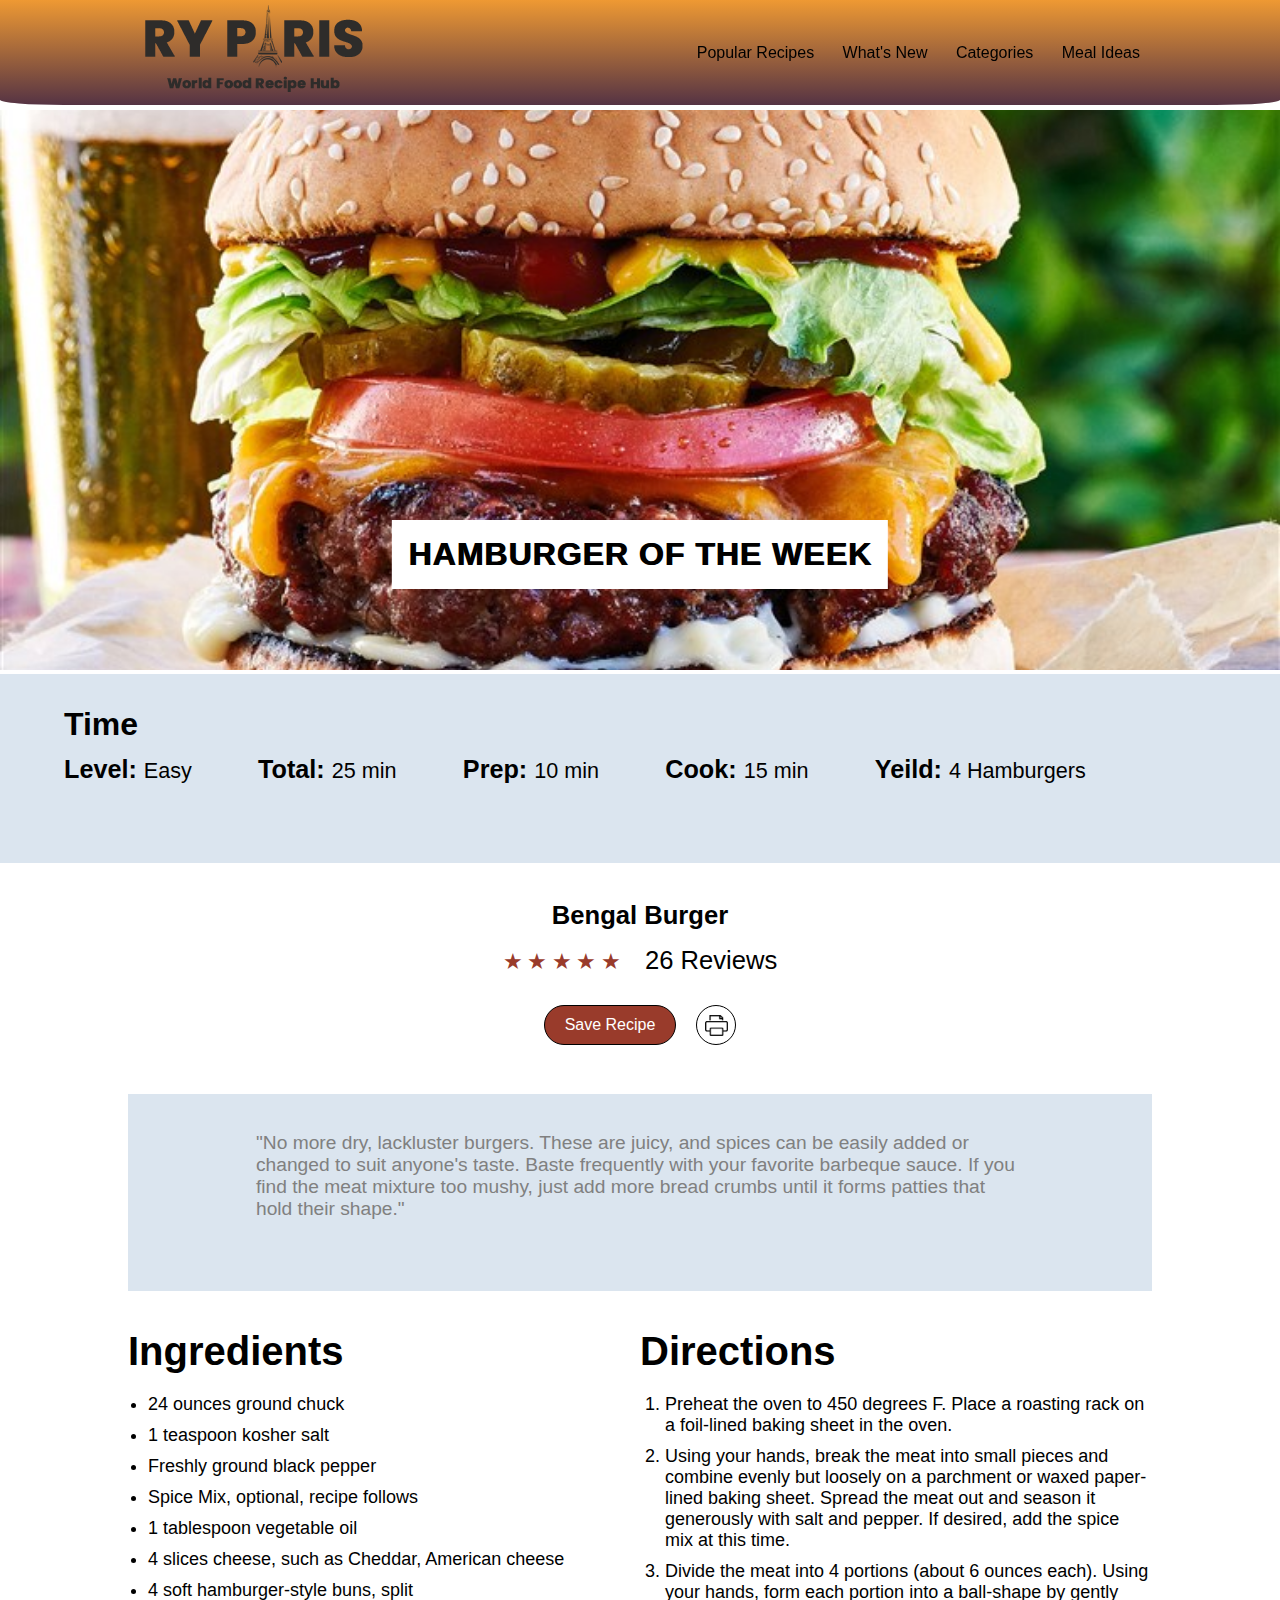
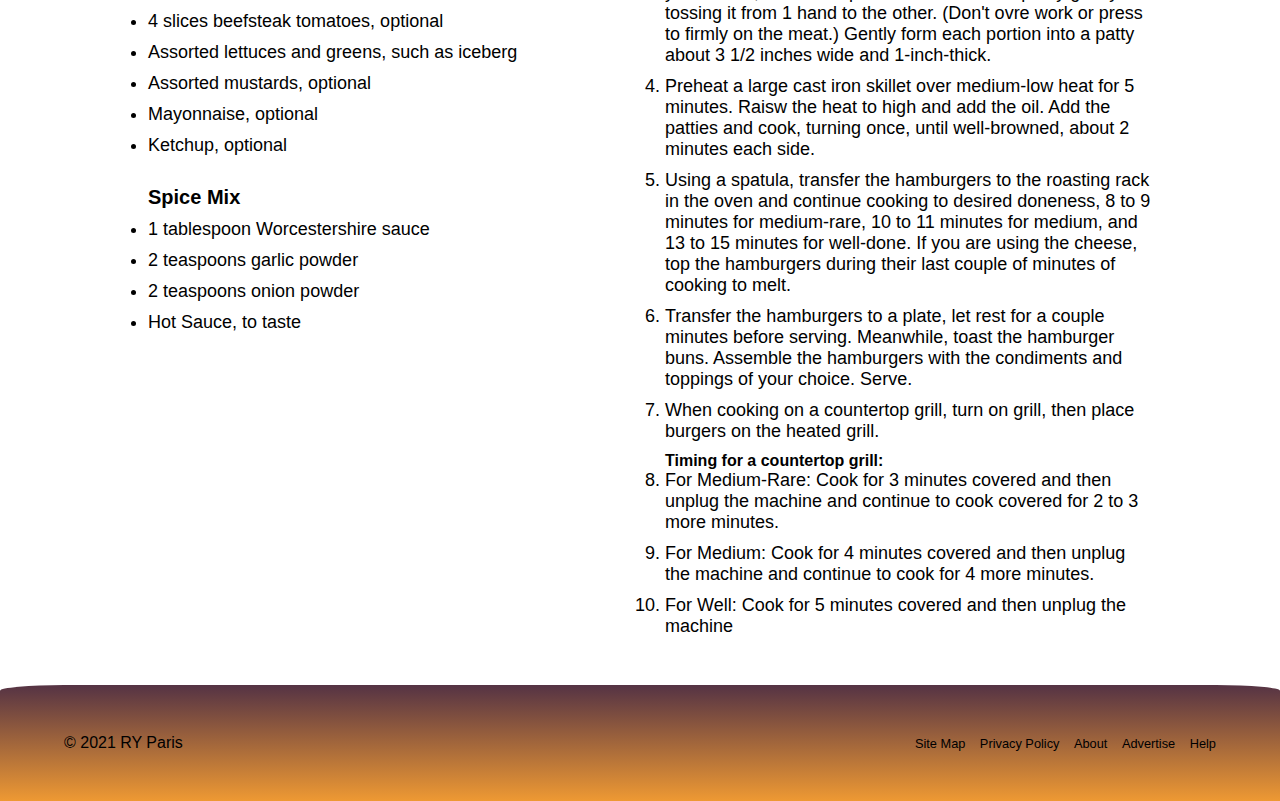
==== html/recipe.html @ 542422a4 "Create recipe page, add printer icon, link to recipe page and back home page, update css" ====
<!DOCTYPE html>

<html lang="en">
    <head>
        <title>RY PARIS</title>
        <link rel="stylesheet" href="../css/style.css">
        <link rel="stylesheet" href="https://cdnjs.cloudflare.com/ajax/libs/font-awesome/4.7.0/css/font-awesome.min.css">
        <meta charset="UTF-8">
    </head>

    <body>
        <!-- Navigation -->
        <nav>
            <div class="logo">
                <a href="../index.html">
                    <img class="unselectable" src="../src/ryparis-logo.png" href="#" alt="Ry Paris Logo"/>
                </a>
            </div>

            <div class="navigation">
                <a href="../index.html">Popular Recipes</a>
                <a href="../index.html">What's New</a>
                <a href="../index.html">Categories</a>
                <a href="../index.html">Meal Ideas</a>
            </div>
        </nav>

        <!-- Landing -->
        <div class="landing">
            <img class="resizable unselectable" src="../src/bengal-burger.jpg" href="#" alt="Hamburger"/>
            <h1>Hamburger of the week</h1>
        </div>

        
        <section class="recipe_overview grayed">
            <h3>Time</h3>
            <ul>
                <li>
                    <h4>Level: </h4>
                    <p>Easy</p>
                </li>

                <li>
                    <h4>Total: </h4>
                    <p>25 min</p>
                </li>

                <li>
                    <h4>Prep: </h4>
                    <p>10 min</p>
                </li>

                <li>
                    <h4>Cook: </h4>
                    <p>15 min</p>
                </li>

                <li>
                    <h4>Yeild: </h4>
                    <p>4 Hamburgers</p>
                </li>
            </ul>
        </section>

        <!-- Recipe Information -->
        <section class="recipe_information">
            <h2>Bengal Burger</h2>
            <div class="rating">
                <span>★</span>
                <span>★</span>
                <span>★</span>
                <span>★</span>
                <span>★</span>

                <p>26 Reviews</p>
            </div>

            <div class="btn-container">
                <p class="btn orange save">Save Recipe</p>
                <p class="btn print"></i>
            </div>
        </section>

        <section class="quote grayed">
            <p>
                "No more dry, lackluster burgers. These are juicy, and spices can be easily added or changed to suit anyone's 
                taste. Baste frequently with your favorite barbeque sauce. If you find the meat mixture too mushy, just add more 
                bread crumbs until it forms patties that hold their shape."
            </p>
        </section>

        <section class="recipe-content">
            <div class="ingredients">
                <h3>Ingredients</h3>
                <ul>
                    <li>24 ounces ground chuck</li>
                    <li>1 teaspoon kosher salt</li>
                    <li>Freshly ground black pepper</li>
                    <li>Spice Mix, optional, recipe follows</li>
                    <li>1 tablespoon vegetable oil</li>
                    <li>4 slices cheese, such as Cheddar, American cheese</li>
                    <li>4 soft hamburger-style buns, split</li>
                    <li>4 slices beefsteak tomatoes, optional</li>
                    <li>Assorted lettuces and greens, such as iceberg</li>
                    <li>Assorted mustards, optional</li>
                    <li>Mayonnaise, optional</li>
                    <li>Ketchup, optional</li>
                </ul>

                <h4>Spice Mix</h4>
                <ul>
                    <li>1 tablespoon Worcestershire sauce</li>
                    <li>2 teaspoons garlic powder</li>
                    <li>2 teaspoons onion powder</li>
                    <li>Hot Sauce, to taste</li>
                </ul>
            </div>

            <div class="directions">
                <h3>Directions</h3>
                <ol>
                    <li>Preheat the oven to 450 degrees F. Place a roasting rack on a foil-lined baking sheet in the oven.</li>
                    <li>Using your hands, break the meat into small pieces and combine evenly but loosely on a parchment or waxed paper-lined baking sheet. Spread the meat out and season it generously with salt and pepper. If desired, add the spice mix at this time.</li>
                    <li>Divide the meat into 4 portions (about 6 ounces each). Using your hands, form each portion into a ball-shape by gently tossing it from 1 hand to the other. (Don't ovre work or press to firmly on the meat.) Gently form each portion into a patty about 3 1/2 inches wide and 1-inch-thick.</li>
                    <li>Preheat a large cast iron skillet over medium-low heat for 5 minutes. Raisw the heat to high and add the oil. Add the patties and cook, turning once, until well-browned, about 2 minutes each side.</li>
                    <li>Using a spatula, transfer the hamburgers to the roasting rack in the oven and continue cooking to desired doneness, 8 to 9 minutes for medium-rare, 10 to 11 minutes for medium, and 13 to 15 minutes for well-done. If you are using the cheese, top the hamburgers during their last couple of minutes of cooking to melt.</li>
                    <li>Transfer the hamburgers to a plate, let rest for a couple minutes before serving. Meanwhile, toast the hamburger buns. Assemble the hamburgers with the condiments and toppings of your choice. Serve.</li>
                    <li>When cooking on a countertop grill, turn on grill, then place burgers on the heated grill.</li>
                </ol>
                <b>Timing for a countertop grill:</b>
                <ol start="8">
                    <li>For Medium-Rare: Cook for 3 minutes covered and then unplug the machine and continue to cook covered for 2 to 3 more minutes.</li>
                    <li>For Medium: Cook for 4 minutes covered and then unplug the machine and continue to cook for 4 more minutes.</li>
                    <li>For Well: Cook for 5 minutes covered and then unplug the machine</li>
                </ol>
            </div>
        </section>
        <!-- Footer -->
        <div class="footer">
            <p>&copy; 2021 RY Paris</p>

            <ul>
                <li><a href="#">Site Map</a></li>
                <li><a href="#">Privacy Policy</a></li>
                <li><a href="#">About</a></li>
                <li><a href="#">Advertise</a></li>
                <li><a href="#">Help</a></li>
            </ul>
        </div>
    </body>
</html>
---- css/style.css ----
/* Global */

* {
    margin: 0;
    padding: 0;
    box-sizing: border-box;
}

body {
    font-family: "Open Sans", sans-serif;
}

a {
    text-decoration: none;
    color: #000;
    transition: background-color, color 0.25s;
}

section {
    padding: 3% 10%;
}

section h2 {
    font-weight: 900;
    font-size: 2vw;
    text-transform: capitalize;
    padding-bottom: 1rem;
}

section p {
    font-weight: 400;
    font-size: 1.5vw;
    padding-bottom: 2rem;
}

.place a:hover, .category_item a:hover, .recipe_item a:hover {
    color: #339;
}

/* End Global */

/* Navigation Bar */

nav {
    display: flex;
    flex-direction: row;
    align-items: center;
    background: linear-gradient(to bottom, #EE9933 0%, #553344 100%);
    background-color: #EE9933;
    padding: 0 10%;
    border-bottom-right-radius: 5%;
    border-bottom-left-radius: 5%;
    position: sticky;
    top: 0;
    z-index: 1;
}

.logo {
    flex-grow: 2;
}

.navigation a {
    color: #000;
    padding: 12px;
    font-size: 1.25vw;
}

.navigation a:hover {
    background: linear-gradient(to bottom, #775566 0%, #CC7711 100%);
    color: #fff;
    border-radius: 20px;
}

/* End Navigation Bar */

/* Landing */

.landing {
    position: relative;
    padding-top: 5px;
}

.landing img {
    width: 100%;
    height: 560px;
    object-fit: cover;
}

.landing h1 {
    position: absolute;
    padding: 16px;
    bottom: 15%;
    right: 50%;
    transform: translate(50%, 0);
    background: #fff;
    text-transform: uppercase;
    font-weight: 900;
    font-size: 2.5vw;
    text-align: center;
    text-shadow: 1px 0 #000;
    letter-spacing: 1px;
}

/* End Landing */

/* Categories */

.categories {
    width: 100%;
    display: flex;
    justify-content: space-between;
}

.category_item {
    text-align: center;
    display: inline-block;
    width: 30%;
    height: 300px;
}

.category_item img {
    width: 100%;
    height: 80%;
    object-fit: cover;
}

.category_item p {
    display: block;
    padding-top: 10px;
    font-size: large;
    font-weight: 700;
}

/* End Categories */

/* Recipes */

.recipes {
    display: flex;
    justify-content: space-between;
}

.recipe_item {
    text-align: center;
    width: 20%;
}

.recipe_item img {
    width: 100%;
    height: 200px;
    object-fit: cover;
}

.recipe_item p {
    font-size: 1.25vw;
    font-weight: 900;
    padding-bottom: 10px;
    padding-top: 10px;
    text-align: center;
    background-color: #fff;
}

.recipe_overview {
    padding: 20px 0;
}

.recipe_overview h3 {
    font-size: 2em;
}

.recipe_overview h3, .recipe_overview ul {
    margin-left: 5%;
}

.recipe_overview ul {
    height: 100px;
    width: 85%;
    list-style-type: none;
    display: flex;
    flex-direction: column;
    flex-wrap: wrap;
}

.recipe_overview li, .recipe_overview h3 {
    margin-top: 12px;
}

.recipe_overview li h4 {
    display: inline;
    font-size: 1.4em;

}

.recipe_overview li p {
    display: inline;
    font-size: 1.2em;
}

.recipe_information {
    display: flex;
    flex-direction: column;
    align-items: center;
}

.rating {
    margin-bottom: 20px;
}

.rating span, .rating p {
    display: inline;
    color: #993B2B;
    font-size: 1.4em;
}

.rating p {
    color: black;
    font-size: 1.6rem;
    padding-left: 20px;
}

.btn-container {
    display: flex;
    justify-content: center;
}

.btn {
    border: 1px solid black;
    cursor: pointer;
    margin: 10px;
}

.save {
    font-size: 1em;
    padding: 10px 20px;
    border-radius: 20px;
}

.print {
    background-image: url(../src/printer-icon.png);
    background-repeat: no-repeat;
    background-size: 60%;
    background-position-x: 50%;
    background-position-y: 50%;
    border-radius: 50%;
    min-width: 40px;
}

.quote {
    color: grey;
    font-weight: 900;
    width: 80%;
    margin: 0 auto;
}

.recipe-content {
    display: flex;
    justify-content: space-around;
}

.ingredients {
    width: 50%;
}

.recipe-content h3 {
    font-size: 2.5em;
    padding-bottom: 20px;
}

.ingredients h4 {
    font-size: 1.25em;
    font-weight: bolder;
    padding: 20px 0 10px 0;
}

.recipe-content ul, .recipe-content h4 {
    padding-left: 20px;
}

.recipe-content ol, .recipe-content b {
    padding-left: 25px;
}

ol li, ul li {
    padding-bottom: 10px;
    font-size: large;
}

.extra-content {
    display: flex;
    flex-direction: column-reverse;
}

.directions {
    width: 50%;
}

/* End Recipes */

/* Places */

.places {
    display: flex;
    justify-content: space-between;
}

.place {
    width: 25%;
}

.place img {
    width: 100%;
    height: 228px;
    object-fit: cover;
}

.place p {
    font-size: medium;
    font-weight: bolder;
    text-align: center;
}

/* End Places */

/* Footer */

.footer {
    background: linear-gradient(to bottom, #553344 0%, #EE9933 100%);
    display: flex;
    justify-content: space-between;
    align-items: center;
    height: 116px;
    border-top-left-radius: 5%;
    border-top-right-radius: 5%;
}

.footer p {
    margin-left: 5%;
}

.footer ul {
    margin-right: 5%;
}

.footer ul li {
    display: inline;
    list-style-type: none;
    font-size: 1vw;
    padding-left: 10px;
}

.footer a {
    color: #000;
}

.footer a:hover {
    color: #ccc;
}

/* End Footer */

/* Animations */

@keyframes colorChange {
    from { background-color: grey; }
    to { background-color: pink; }
}

@keyframes multiColorChange {
	0% { background-color: grey; }
	20% { background-color: blue; }
	40% { background-color: purple; }
	60% { background-color: pink; }
	80% { background-color: orange; }
	100% { background-color: red; }
}

/* End Animations */

/* Extra */

.orange {
    background-color: #993B2B;
    color: white;
}

.grayed {
    background-color: #dbe5ef;
}

.unselectable {
    user-select: none;
    -moz-user-select: none;
    -khtml-user-select: none;
    -webkit-user-select: none;
    -o-user-select: none;
}

/* End Extra */
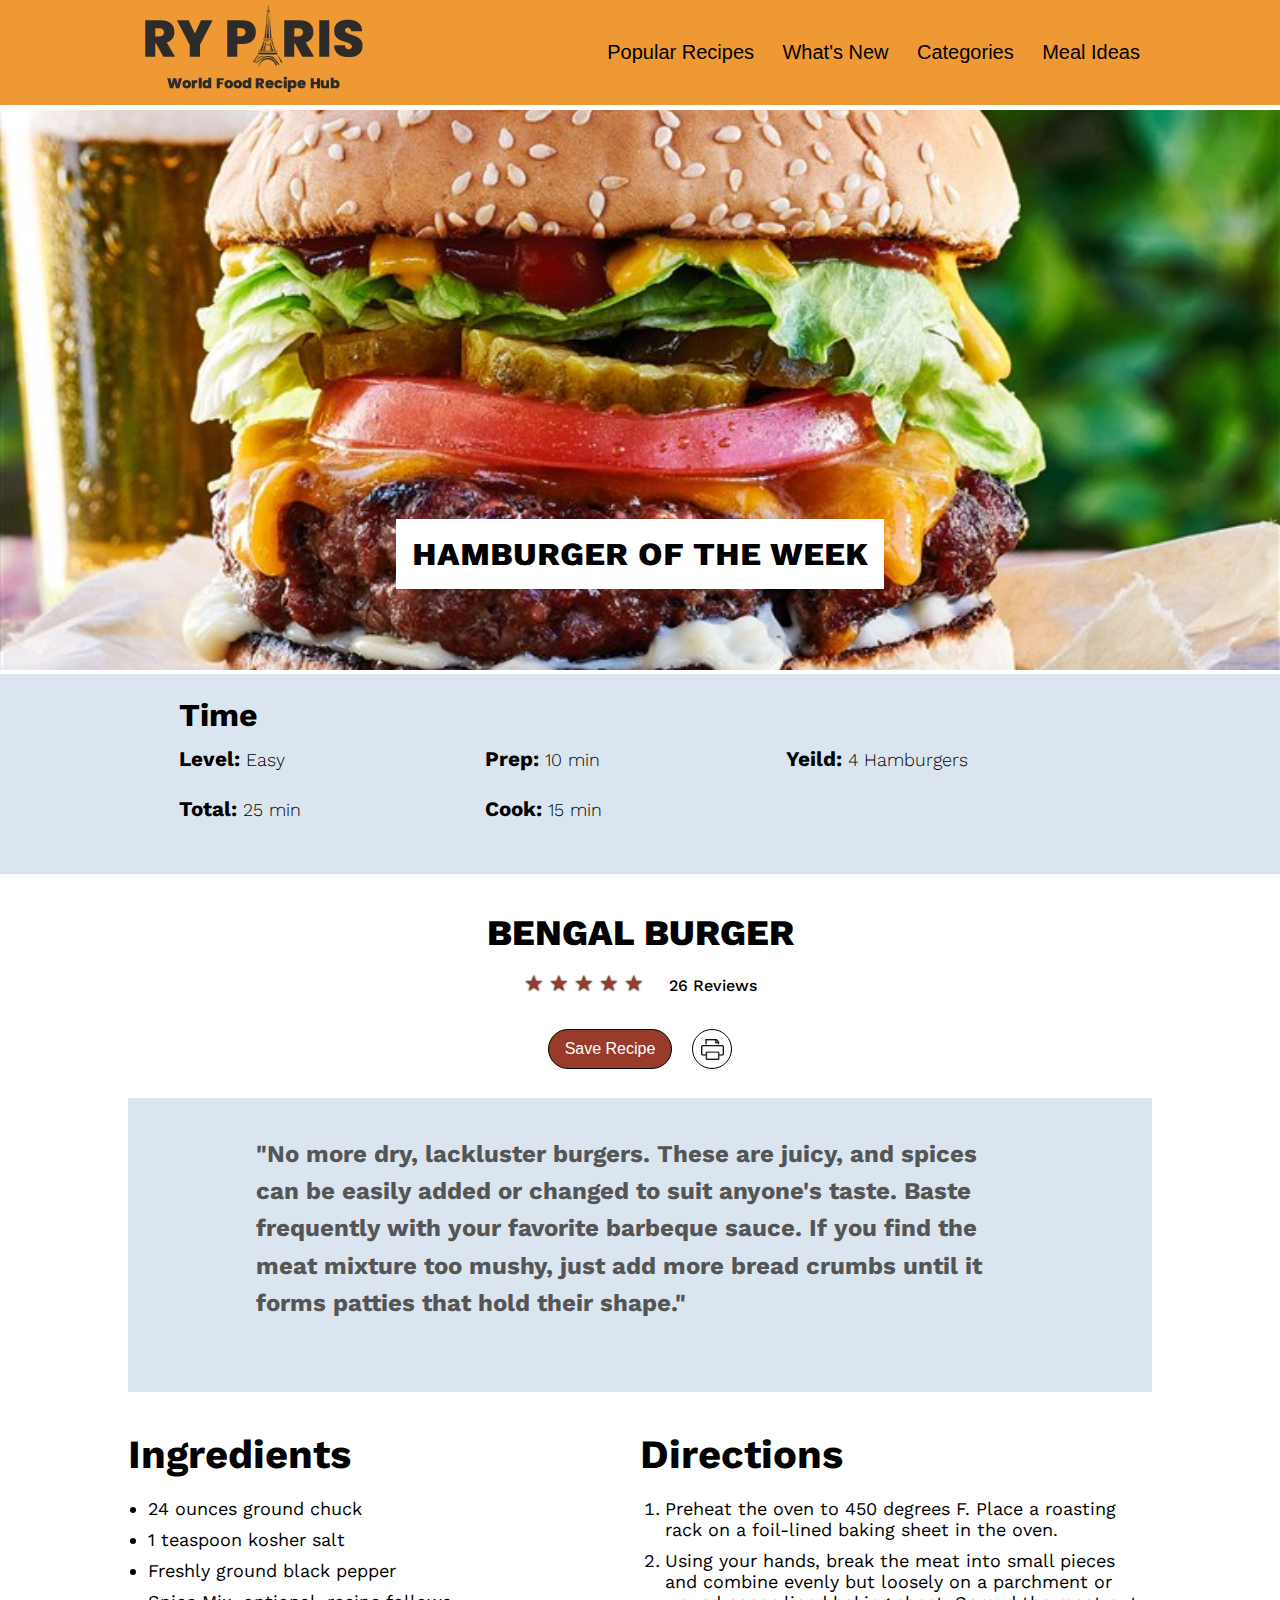
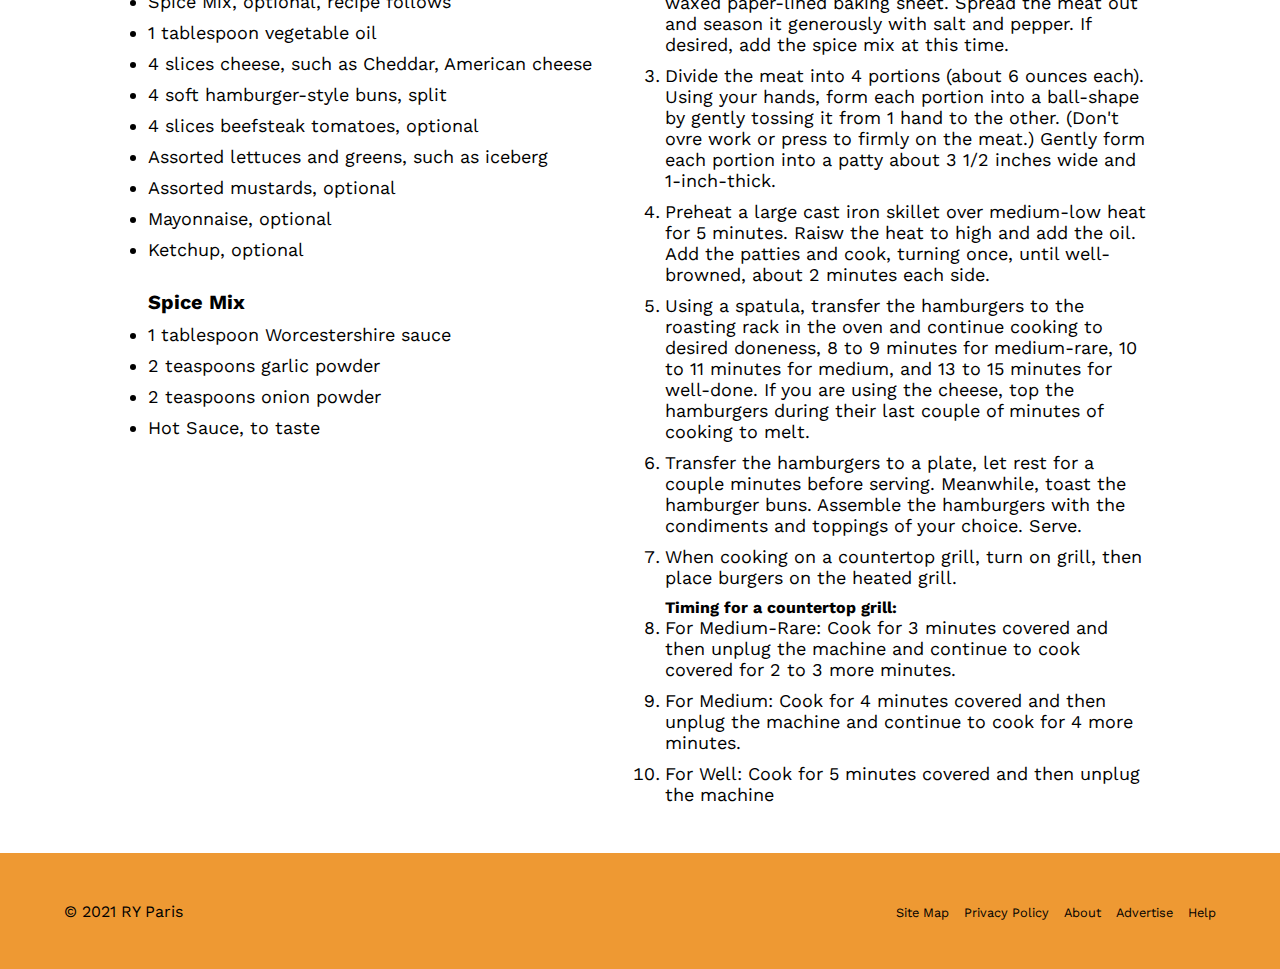
==== commit cb0812e5: "Add closer-looking font, fix areas that were affected, comment gradients for assigment submission" ====
--- a/html/recipe.html
+++ b/html/recipe.html
@@ -3,8 +3,9 @@
 <html lang="en">
     <head>
         <title>RY PARIS</title>
+        <link rel="preconnect" href="https://fonts.gstatic.com"> 
+        <link href="https://fonts.googleapis.com/css2?family=Work+Sans:wght@100;200;300;400;500;600;700;800;900&display=swap" rel="stylesheet">
         <link rel="stylesheet" href="../css/style.css">
-        <link rel="stylesheet" href="https://cdnjs.cloudflare.com/ajax/libs/font-awesome/4.7.0/css/font-awesome.min.css">
         <meta charset="UTF-8">
     </head>
 
@@ -76,8 +77,8 @@
             </div>
 
             <div class="btn-container">
-                <p class="btn orange save">Save Recipe</p>
-                <p class="btn print"></i>
+                <button class="orange save">Save Recipe</p>
+                <button class="print"></i>
             </div>
         </section>
 
--- a/css/style.css
+++ b/css/style.css
@@ -7,7 +7,7 @@
 }
 
 body {
-    font-family: "Open Sans", sans-serif;
+    font-family: 'Work Sans', sans-serif;
 }
 
 a {
@@ -21,15 +21,16 @@
 }
 
 section h2 {
-    font-weight: 900;
-    font-size: 2vw;
+    font-weight: bolder;
+    font-size: 2.25em;
     text-transform: capitalize;
     padding-bottom: 1rem;
 }
 
 section p {
-    font-weight: 400;
-    font-size: 1.5vw;
+    font-size: 1.5em;
+    line-height: 1.55em;
+    font-weight: 300;
     padding-bottom: 2rem;
 }
 
@@ -42,14 +43,15 @@
 /* Navigation Bar */
 
 nav {
+    font-family: Arial, Helvetica, sans-serif;
     display: flex;
     flex-direction: row;
     align-items: center;
-    background: linear-gradient(to bottom, #EE9933 0%, #553344 100%);
+    /* background: linear-gradient(to bottom, #EE9933 0%, #553344 100%); */
     background-color: #EE9933;
     padding: 0 10%;
-    border-bottom-right-radius: 5%;
-    border-bottom-left-radius: 5%;
+    /* border-bottom-right-radius: 5%;
+    border-bottom-left-radius: 5%; */
     position: sticky;
     top: 0;
     z-index: 1;
@@ -63,10 +65,12 @@
     color: #000;
     padding: 12px;
     font-size: 1.25vw;
+    font-size: 20px;
 }
 
 .navigation a:hover {
-    background: linear-gradient(to bottom, #775566 0%, #CC7711 100%);
+    /* background: linear-gradient(to bottom, #775566 0%, #CC7711 100%); */
+    background-color: #cc6600;
     color: #fff;
     border-radius: 20px;
 }
@@ -94,7 +98,7 @@
     transform: translate(50%, 0);
     background: #fff;
     text-transform: uppercase;
-    font-weight: 900;
+    font-weight: 700;
     font-size: 2.5vw;
     text-align: center;
     text-shadow: 1px 0 #000;
@@ -128,7 +132,7 @@
     display: block;
     padding-top: 10px;
     font-size: large;
-    font-weight: 700;
+    font-weight: 600;
 }
 
 /* End Categories */
@@ -152,8 +156,8 @@
 }
 
 .recipe_item p {
-    font-size: 1.25vw;
-    font-weight: 900;
+    font-size: 1em;
+    font-weight: 600;
     padding-bottom: 10px;
     padding-top: 10px;
     text-align: center;
@@ -161,7 +165,8 @@
 }
 
 .recipe_overview {
-    padding: 20px 0;
+    padding-top: 10px;
+    height: 200px;
 }
 
 .recipe_overview h3 {
@@ -174,7 +179,6 @@
 
 .recipe_overview ul {
     height: 100px;
-    width: 85%;
     list-style-type: none;
     display: flex;
     flex-direction: column;
@@ -187,19 +191,24 @@
 
 .recipe_overview li h4 {
     display: inline;
-    font-size: 1.4em;
+    font-size: 1.15em;
 
 }
 
 .recipe_overview li p {
     display: inline;
-    font-size: 1.2em;
+    font-size: 1em;
 }
 
 .recipe_information {
     display: flex;
     flex-direction: column;
     align-items: center;
+}
+
+.recipe_information h2 {
+    font-weight: 800;
+    text-transform: uppercase;
 }
 
 .rating {
@@ -212,26 +221,32 @@
     font-size: 1.4em;
 }
 
+.rating span {
+    text-shadow: 0 0 2px #000000;
+}
+
 .rating p {
     color: black;
-    font-size: 1.6rem;
+    font-size: 1rem;
+    font-weight: 500;
     padding-left: 20px;
 }
 
 .btn-container {
     display: flex;
-    justify-content: center;
-}
-
-.btn {
+    height: 40px;
+}
+
+.btn-container button {
     border: 1px solid black;
+    margin: 10px;
     cursor: pointer;
-    margin: 10px;
 }
 
 .save {
     font-size: 1em;
-    padding: 10px 20px;
+    height: 100%;
+    padding: 10px 16px 0 16px;
     border-radius: 20px;
 }
 
@@ -242,14 +257,19 @@
     background-position-x: 50%;
     background-position-y: 50%;
     border-radius: 50%;
-    min-width: 40px;
+    height: 40px;
+    width: 40px;
+    background-color: white;
 }
 
 .quote {
-    color: grey;
-    font-weight: 900;
     width: 80%;
     margin: 0 auto;
+}
+
+.quote p {
+    color: #555;
+    font-weight: bolder;
 }
 
 .recipe-content {
@@ -315,7 +335,7 @@
 
 .place p {
     font-size: medium;
-    font-weight: bolder;
+    font-weight: 600;
     text-align: center;
 }
 
@@ -324,13 +344,14 @@
 /* Footer */
 
 .footer {
-    background: linear-gradient(to bottom, #553344 0%, #EE9933 100%);
+    /* background: linear-gradient(to bottom, #553344 0%, #EE9933 100%); */
+    background-color: #EE9933;
     display: flex;
     justify-content: space-between;
     align-items: center;
     height: 116px;
-    border-top-left-radius: 5%;
-    border-top-right-radius: 5%;
+    /* border-top-left-radius: 5%;
+    border-top-right-radius: 5%; */
 }
 
 .footer p {
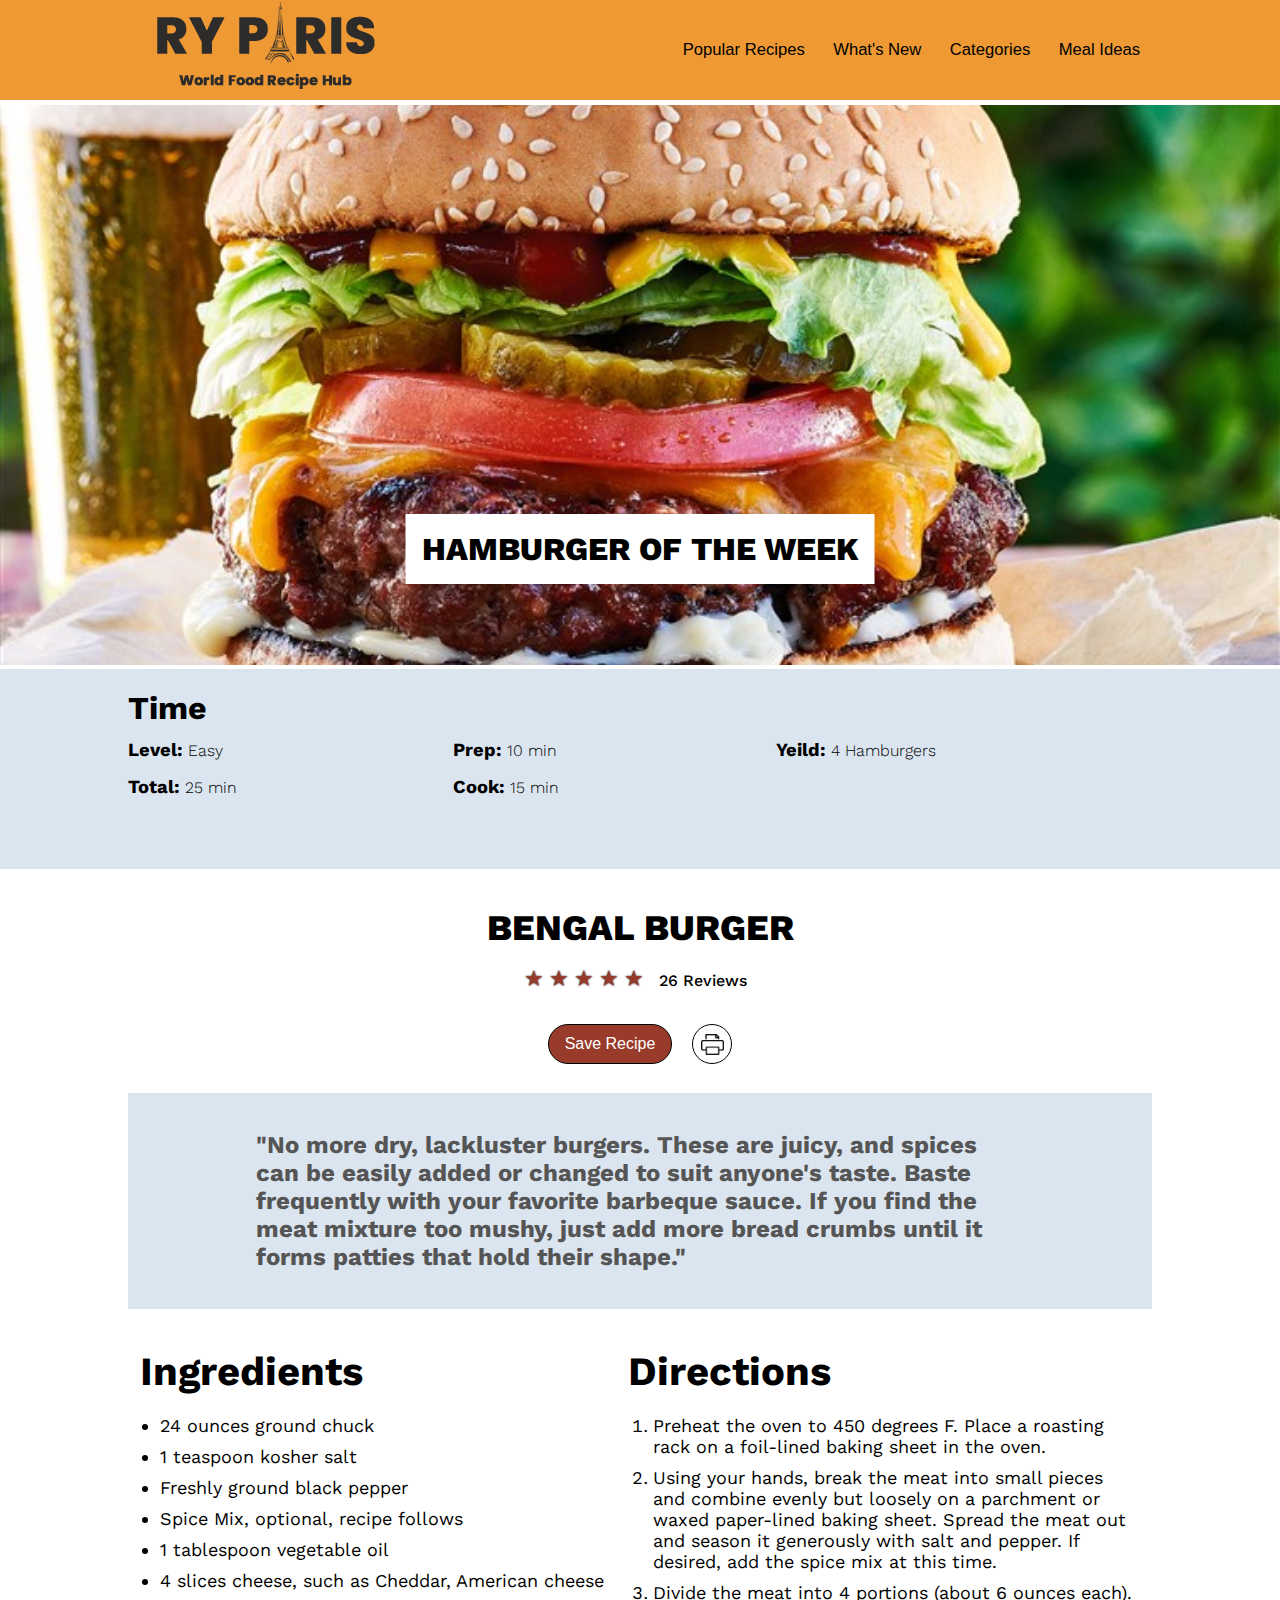
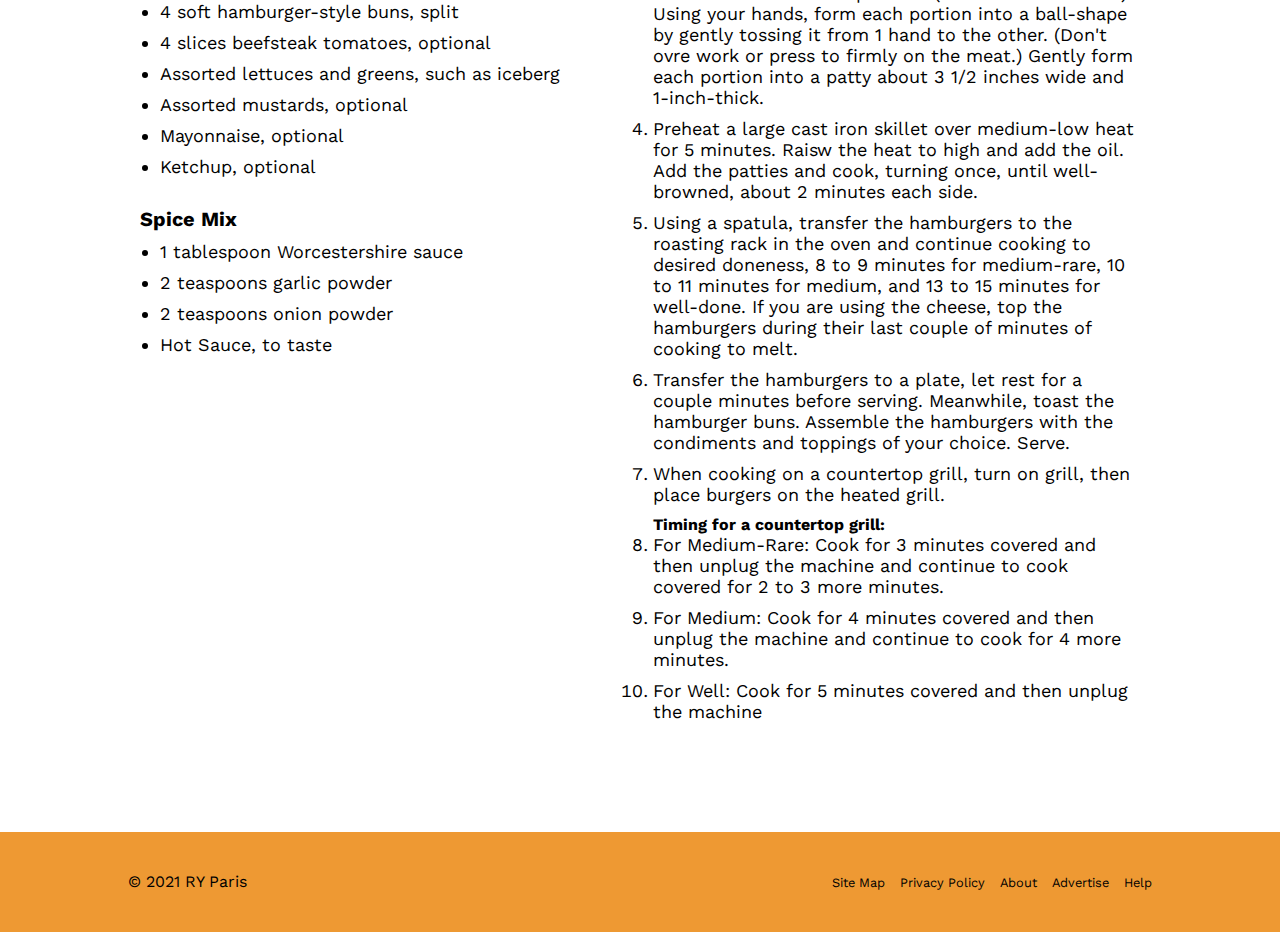
==== commit b1d247fe: "Rewrite CSS in SCSS, refactor nav layout, etc." ====
--- a/html/recipe.html
+++ b/html/recipe.html
@@ -10,143 +10,147 @@
     </head>
 
     <body>
-        <!-- Navigation -->
-        <nav>
-            <div class="logo">
-                <a href="../index.html">
-                    <img class="unselectable" src="../src/ryparis-logo.png" href="#" alt="Ry Paris Logo"/>
-                </a>
+        <div class="container">
+            <!-- Navigation -->
+            <header>
+                <div class="logo">
+                    <a class="img-anchor" href="../index.html">
+                        <img class="unselectable" src="../src/ryparis-logo.png" href="#" alt="Ry Paris Logo"/>
+                    </a>
+                </div>
+
+                <nav>
+                    <div class="navigation">
+                        <a href="../index.html">Popular Recipes</a>
+                        <a href="../index.html">What's New</a>
+                        <a href="../index.html">Categories</a>
+                        <a href="../index.html">Meal Ideas</a>
+                    </div>
+                </nav>
+            </header>
+
+            <!-- Landing -->
+            <div class="landing">
+                <img class="resizable unselectable" src="../src/bengal-burger.jpg" href="#" alt="Hamburger"/>
+                <h1>Hamburger of the week</h1>
             </div>
 
-            <div class="navigation">
-                <a href="../index.html">Popular Recipes</a>
-                <a href="../index.html">What's New</a>
-                <a href="../index.html">Categories</a>
-                <a href="../index.html">Meal Ideas</a>
-            </div>
-        </nav>
+            
+            <section class="recipe_overview grayed">
+                <h3>Time</h3>
+                <ul>
+                    <li>
+                        <h4>Level: </h4>
+                        <p>Easy</p>
+                    </li>
 
-        <!-- Landing -->
-        <div class="landing">
-            <img class="resizable unselectable" src="../src/bengal-burger.jpg" href="#" alt="Hamburger"/>
-            <h1>Hamburger of the week</h1>
-        </div>
+                    <li>
+                        <h4>Total: </h4>
+                        <p>25 min</p>
+                    </li>
 
-        
-        <section class="recipe_overview grayed">
-            <h3>Time</h3>
-            <ul>
-                <li>
-                    <h4>Level: </h4>
-                    <p>Easy</p>
-                </li>
+                    <li>
+                        <h4>Prep: </h4>
+                        <p>10 min</p>
+                    </li>
 
-                <li>
-                    <h4>Total: </h4>
-                    <p>25 min</p>
-                </li>
+                    <li>
+                        <h4>Cook: </h4>
+                        <p>15 min</p>
+                    </li>
 
-                <li>
-                    <h4>Prep: </h4>
-                    <p>10 min</p>
-                </li>
+                    <li>
+                        <h4>Yeild: </h4>
+                        <p>4 Hamburgers</p>
+                    </li>
+                </ul>
+            </section>
 
-                <li>
-                    <h4>Cook: </h4>
-                    <p>15 min</p>
-                </li>
+            <!-- Recipe Information -->
+            <section class="recipe_information">
+                <h2>Bengal Burger</h2>
+                <div class="rating">
+                    <span>★</span>
+                    <span>★</span>
+                    <span>★</span>
+                    <span>★</span>
+                    <span>★</span>
 
-                <li>
-                    <h4>Yeild: </h4>
-                    <p>4 Hamburgers</p>
-                </li>
-            </ul>
-        </section>
+                    <p>26 Reviews</p>
+                </div>
 
-        <!-- Recipe Information -->
-        <section class="recipe_information">
-            <h2>Bengal Burger</h2>
-            <div class="rating">
-                <span>★</span>
-                <span>★</span>
-                <span>★</span>
-                <span>★</span>
-                <span>★</span>
+                <div class="btn-container">
+                    <button class="orange save">Save Recipe</p>
+                    <button class="print"></i>
+                </div>
+            </section>
 
-                <p>26 Reviews</p>
-            </div>
+            <section class="quote grayed">
+                <p>
+                    "No more dry, lackluster burgers. These are juicy, and spices can be easily added or changed to suit anyone's 
+                    taste. Baste frequently with your favorite barbeque sauce. If you find the meat mixture too mushy, just add more 
+                    bread crumbs until it forms patties that hold their shape."
+                </p>
+            </section>
 
-            <div class="btn-container">
-                <button class="orange save">Save Recipe</p>
-                <button class="print"></i>
-            </div>
-        </section>
+            <section class="recipe-content">
+                <div class="ingredients">
+                    <h3>Ingredients</h3>
+                    <ul>
+                        <li>24 ounces ground chuck</li>
+                        <li>1 teaspoon kosher salt</li>
+                        <li>Freshly ground black pepper</li>
+                        <li>Spice Mix, optional, recipe follows</li>
+                        <li>1 tablespoon vegetable oil</li>
+                        <li>4 slices cheese, such as Cheddar, American cheese</li>
+                        <li>4 soft hamburger-style buns, split</li>
+                        <li>4 slices beefsteak tomatoes, optional</li>
+                        <li>Assorted lettuces and greens, such as iceberg</li>
+                        <li>Assorted mustards, optional</li>
+                        <li>Mayonnaise, optional</li>
+                        <li>Ketchup, optional</li>
+                    </ul>
 
-        <section class="quote grayed">
-            <p>
-                "No more dry, lackluster burgers. These are juicy, and spices can be easily added or changed to suit anyone's 
-                taste. Baste frequently with your favorite barbeque sauce. If you find the meat mixture too mushy, just add more 
-                bread crumbs until it forms patties that hold their shape."
-            </p>
-        </section>
+                    <h4>Spice Mix</h4>
+                    <ul>
+                        <li>1 tablespoon Worcestershire sauce</li>
+                        <li>2 teaspoons garlic powder</li>
+                        <li>2 teaspoons onion powder</li>
+                        <li>Hot Sauce, to taste</li>
+                    </ul>
+                </div>
 
-        <section class="recipe-content">
-            <div class="ingredients">
-                <h3>Ingredients</h3>
+                <div class="directions">
+                    <h3>Directions</h3>
+                    <ol>
+                        <li>Preheat the oven to 450 degrees F. Place a roasting rack on a foil-lined baking sheet in the oven.</li>
+                        <li>Using your hands, break the meat into small pieces and combine evenly but loosely on a parchment or waxed paper-lined baking sheet. Spread the meat out and season it generously with salt and pepper. If desired, add the spice mix at this time.</li>
+                        <li>Divide the meat into 4 portions (about 6 ounces each). Using your hands, form each portion into a ball-shape by gently tossing it from 1 hand to the other. (Don't ovre work or press to firmly on the meat.) Gently form each portion into a patty about 3 1/2 inches wide and 1-inch-thick.</li>
+                        <li>Preheat a large cast iron skillet over medium-low heat for 5 minutes. Raisw the heat to high and add the oil. Add the patties and cook, turning once, until well-browned, about 2 minutes each side.</li>
+                        <li>Using a spatula, transfer the hamburgers to the roasting rack in the oven and continue cooking to desired doneness, 8 to 9 minutes for medium-rare, 10 to 11 minutes for medium, and 13 to 15 minutes for well-done. If you are using the cheese, top the hamburgers during their last couple of minutes of cooking to melt.</li>
+                        <li>Transfer the hamburgers to a plate, let rest for a couple minutes before serving. Meanwhile, toast the hamburger buns. Assemble the hamburgers with the condiments and toppings of your choice. Serve.</li>
+                        <li>When cooking on a countertop grill, turn on grill, then place burgers on the heated grill.</li>
+                    </ol>
+                    <b>Timing for a countertop grill:</b>
+                    <ol start="8">
+                        <li>For Medium-Rare: Cook for 3 minutes covered and then unplug the machine and continue to cook covered for 2 to 3 more minutes.</li>
+                        <li>For Medium: Cook for 4 minutes covered and then unplug the machine and continue to cook for 4 more minutes.</li>
+                        <li>For Well: Cook for 5 minutes covered and then unplug the machine</li>
+                    </ol>
+                </div>
+            </section>
+            <!-- Footer -->
+            <div class="footer">
+                <p>&copy; 2021 RY Paris</p>
+
                 <ul>
-                    <li>24 ounces ground chuck</li>
-                    <li>1 teaspoon kosher salt</li>
-                    <li>Freshly ground black pepper</li>
-                    <li>Spice Mix, optional, recipe follows</li>
-                    <li>1 tablespoon vegetable oil</li>
-                    <li>4 slices cheese, such as Cheddar, American cheese</li>
-                    <li>4 soft hamburger-style buns, split</li>
-                    <li>4 slices beefsteak tomatoes, optional</li>
-                    <li>Assorted lettuces and greens, such as iceberg</li>
-                    <li>Assorted mustards, optional</li>
-                    <li>Mayonnaise, optional</li>
-                    <li>Ketchup, optional</li>
-                </ul>
-
-                <h4>Spice Mix</h4>
-                <ul>
-                    <li>1 tablespoon Worcestershire sauce</li>
-                    <li>2 teaspoons garlic powder</li>
-                    <li>2 teaspoons onion powder</li>
-                    <li>Hot Sauce, to taste</li>
+                    <li><a href="#">Site Map</a></li>
+                    <li><a href="#">Privacy Policy</a></li>
+                    <li><a href="#">About</a></li>
+                    <li><a href="#">Advertise</a></li>
+                    <li><a href="#">Help</a></li>
                 </ul>
             </div>
-
-            <div class="directions">
-                <h3>Directions</h3>
-                <ol>
-                    <li>Preheat the oven to 450 degrees F. Place a roasting rack on a foil-lined baking sheet in the oven.</li>
-                    <li>Using your hands, break the meat into small pieces and combine evenly but loosely on a parchment or waxed paper-lined baking sheet. Spread the meat out and season it generously with salt and pepper. If desired, add the spice mix at this time.</li>
-                    <li>Divide the meat into 4 portions (about 6 ounces each). Using your hands, form each portion into a ball-shape by gently tossing it from 1 hand to the other. (Don't ovre work or press to firmly on the meat.) Gently form each portion into a patty about 3 1/2 inches wide and 1-inch-thick.</li>
-                    <li>Preheat a large cast iron skillet over medium-low heat for 5 minutes. Raisw the heat to high and add the oil. Add the patties and cook, turning once, until well-browned, about 2 minutes each side.</li>
-                    <li>Using a spatula, transfer the hamburgers to the roasting rack in the oven and continue cooking to desired doneness, 8 to 9 minutes for medium-rare, 10 to 11 minutes for medium, and 13 to 15 minutes for well-done. If you are using the cheese, top the hamburgers during their last couple of minutes of cooking to melt.</li>
-                    <li>Transfer the hamburgers to a plate, let rest for a couple minutes before serving. Meanwhile, toast the hamburger buns. Assemble the hamburgers with the condiments and toppings of your choice. Serve.</li>
-                    <li>When cooking on a countertop grill, turn on grill, then place burgers on the heated grill.</li>
-                </ol>
-                <b>Timing for a countertop grill:</b>
-                <ol start="8">
-                    <li>For Medium-Rare: Cook for 3 minutes covered and then unplug the machine and continue to cook covered for 2 to 3 more minutes.</li>
-                    <li>For Medium: Cook for 4 minutes covered and then unplug the machine and continue to cook for 4 more minutes.</li>
-                    <li>For Well: Cook for 5 minutes covered and then unplug the machine</li>
-                </ol>
-            </div>
-        </section>
-        <!-- Footer -->
-        <div class="footer">
-            <p>&copy; 2021 RY Paris</p>
-
-            <ul>
-                <li><a href="#">Site Map</a></li>
-                <li><a href="#">Privacy Policy</a></li>
-                <li><a href="#">About</a></li>
-                <li><a href="#">Advertise</a></li>
-                <li><a href="#">Help</a></li>
-            </ul>
         </div>
     </body>
 </html>--- a/css/style.css
+++ b/css/style.css
@@ -1,419 +1,295 @@
-/* Global */
-
 * {
-    margin: 0;
-    padding: 0;
-    box-sizing: border-box;
+  margin: 0;
+  padding: 0;
+  box-sizing: border-box;
 }
 
 body {
-    font-family: 'Work Sans', sans-serif;
+  font-family: "Work Sans", sans-serif;
 }
 
 a {
-    text-decoration: none;
-    color: #000;
-    transition: background-color, color 0.25s;
+  text-decoration: none;
+  color: #000;
+  transition: color, background-color 0.25s;
 }
 
 section {
-    padding: 3% 10%;
+  padding: 3% 10%;
 }
 
 section h2 {
-    font-weight: bolder;
-    font-size: 2.25em;
-    text-transform: capitalize;
-    padding-bottom: 1rem;
+  font-weight: bolder;
+  font-size: 2.25em;
+  text-transform: capitalize;
+  padding-bottom: 1rem;
 }
 
 section p {
-    font-size: 1.5em;
-    line-height: 1.55em;
-    font-weight: 300;
-    padding-bottom: 2rem;
+  font-size: 1.5em;
+  line-height: 1.55em;
+  font-weight: 300;
+  padding-bottom: 2rem;
+}
+
+section:last-of-type {
+  padding-bottom: 100px;
 }
 
 .place a:hover, .category_item a:hover, .recipe_item a:hover {
-    color: #339;
-}
-
-/* End Global */
-
-/* Navigation Bar */
-
-nav {
-    font-family: Arial, Helvetica, sans-serif;
-    display: flex;
-    flex-direction: row;
-    align-items: center;
-    /* background: linear-gradient(to bottom, #EE9933 0%, #553344 100%); */
-    background-color: #EE9933;
-    padding: 0 10%;
-    /* border-bottom-right-radius: 5%;
-    border-bottom-left-radius: 5%; */
-    position: sticky;
-    top: 0;
-    z-index: 1;
-}
-
-.logo {
-    flex-grow: 2;
-}
-
-.navigation a {
-    color: #000;
-    padding: 12px;
-    font-size: 1.25vw;
-    font-size: 20px;
-}
-
-.navigation a:hover {
-    /* background: linear-gradient(to bottom, #775566 0%, #CC7711 100%); */
-    background-color: #cc6600;
-    color: #fff;
-    border-radius: 20px;
-}
-
-/* End Navigation Bar */
-
-/* Landing */
-
-.landing {
-    position: relative;
-    padding-top: 5px;
-}
-
-.landing img {
-    width: 100%;
-    height: 560px;
-    object-fit: cover;
-}
-
-.landing h1 {
-    position: absolute;
-    padding: 16px;
-    bottom: 15%;
-    right: 50%;
-    transform: translate(50%, 0);
-    background: #fff;
-    text-transform: uppercase;
-    font-weight: 700;
-    font-size: 2.5vw;
-    text-align: center;
-    text-shadow: 1px 0 #000;
-    letter-spacing: 1px;
-}
-
-/* End Landing */
-
-/* Categories */
-
-.categories {
-    width: 100%;
-    display: flex;
-    justify-content: space-between;
-}
-
-.category_item {
-    text-align: center;
-    display: inline-block;
-    width: 30%;
-    height: 300px;
-}
-
-.category_item img {
-    width: 100%;
-    height: 80%;
-    object-fit: cover;
-}
-
-.category_item p {
-    display: block;
-    padding-top: 10px;
-    font-size: large;
-    font-weight: 600;
-}
-
-/* End Categories */
-
-/* Recipes */
-
-.recipes {
-    display: flex;
-    justify-content: space-between;
-}
-
-.recipe_item {
-    text-align: center;
-    width: 20%;
-}
-
-.recipe_item img {
-    width: 100%;
-    height: 200px;
-    object-fit: cover;
-}
-
-.recipe_item p {
-    font-size: 1em;
-    font-weight: 600;
-    padding-bottom: 10px;
-    padding-top: 10px;
-    text-align: center;
-    background-color: #fff;
-}
-
-.recipe_overview {
-    padding-top: 10px;
-    height: 200px;
-}
-
-.recipe_overview h3 {
-    font-size: 2em;
-}
-
-.recipe_overview h3, .recipe_overview ul {
-    margin-left: 5%;
-}
-
-.recipe_overview ul {
-    height: 100px;
-    list-style-type: none;
-    display: flex;
-    flex-direction: column;
-    flex-wrap: wrap;
-}
-
-.recipe_overview li, .recipe_overview h3 {
-    margin-top: 12px;
-}
-
-.recipe_overview li h4 {
-    display: inline;
-    font-size: 1.15em;
-
-}
-
-.recipe_overview li p {
-    display: inline;
-    font-size: 1em;
-}
-
-.recipe_information {
-    display: flex;
-    flex-direction: column;
-    align-items: center;
-}
-
-.recipe_information h2 {
-    font-weight: 800;
-    text-transform: uppercase;
-}
-
-.rating {
-    margin-bottom: 20px;
-}
-
-.rating span, .rating p {
-    display: inline;
-    color: #993B2B;
-    font-size: 1.4em;
-}
-
-.rating span {
-    text-shadow: 0 0 2px #000000;
-}
-
-.rating p {
-    color: black;
-    font-size: 1rem;
-    font-weight: 500;
-    padding-left: 20px;
-}
-
-.btn-container {
-    display: flex;
-    height: 40px;
-}
-
-.btn-container button {
-    border: 1px solid black;
-    margin: 10px;
-    cursor: pointer;
-}
-
-.save {
-    font-size: 1em;
-    height: 100%;
-    padding: 10px 16px 0 16px;
-    border-radius: 20px;
-}
-
-.print {
-    background-image: url(../src/printer-icon.png);
-    background-repeat: no-repeat;
-    background-size: 60%;
-    background-position-x: 50%;
-    background-position-y: 50%;
-    border-radius: 50%;
-    height: 40px;
-    width: 40px;
-    background-color: white;
-}
-
-.quote {
-    width: 80%;
-    margin: 0 auto;
-}
-
-.quote p {
-    color: #555;
-    font-weight: bolder;
-}
-
-.recipe-content {
-    display: flex;
-    justify-content: space-around;
-}
-
-.ingredients {
-    width: 50%;
-}
-
-.recipe-content h3 {
-    font-size: 2.5em;
-    padding-bottom: 20px;
-}
-
-.ingredients h4 {
-    font-size: 1.25em;
-    font-weight: bolder;
-    padding: 20px 0 10px 0;
-}
-
-.recipe-content ul, .recipe-content h4 {
-    padding-left: 20px;
-}
-
-.recipe-content ol, .recipe-content b {
-    padding-left: 25px;
-}
-
-ol li, ul li {
-    padding-bottom: 10px;
-    font-size: large;
-}
-
-.extra-content {
-    display: flex;
-    flex-direction: column-reverse;
-}
-
-.directions {
-    width: 50%;
-}
-
-/* End Recipes */
-
-/* Places */
-
-.places {
-    display: flex;
-    justify-content: space-between;
-}
-
-.place {
-    width: 25%;
-}
-
-.place img {
-    width: 100%;
-    height: 228px;
-    object-fit: cover;
-}
-
-.place p {
-    font-size: medium;
-    font-weight: 600;
-    text-align: center;
-}
-
-/* End Places */
-
-/* Footer */
-
-.footer {
-    /* background: linear-gradient(to bottom, #553344 0%, #EE9933 100%); */
-    background-color: #EE9933;
-    display: flex;
-    justify-content: space-between;
-    align-items: center;
-    height: 116px;
-    /* border-top-left-radius: 5%;
-    border-top-right-radius: 5%; */
-}
-
-.footer p {
-    margin-left: 5%;
-}
-
-.footer ul {
-    margin-right: 5%;
-}
-
-.footer ul li {
-    display: inline;
-    list-style-type: none;
-    font-size: 1vw;
-    padding-left: 10px;
-}
-
-.footer a {
-    color: #000;
-}
-
-.footer a:hover {
-    color: #ccc;
-}
-
-/* End Footer */
-
-/* Animations */
-
-@keyframes colorChange {
-    from { background-color: grey; }
-    to { background-color: pink; }
-}
-
-@keyframes multiColorChange {
-	0% { background-color: grey; }
-	20% { background-color: blue; }
-	40% { background-color: purple; }
-	60% { background-color: pink; }
-	80% { background-color: orange; }
-	100% { background-color: red; }
-}
-
-/* End Animations */
-
-/* Extra */
+  color: #339;
+}
 
 .orange {
-    background-color: #993B2B;
-    color: white;
+  background-color: #993B2B;
+  color: white;
 }
 
 .grayed {
-    background-color: #dbe5ef;
+  background-color: #dbe5ef;
 }
 
 .unselectable {
-    user-select: none;
-    -moz-user-select: none;
-    -khtml-user-select: none;
-    -webkit-user-select: none;
-    -o-user-select: none;
-}
-
-/* End Extra */
+  user-select: none;
+  -moz-user-select: none;
+  -khtml-user-select: none;
+  -webkit-user-select: none;
+  -o-user-select: none;
+}
+
+.container {
+  width: 100%;
+}
+.container header {
+  display: flex;
+  justify-content: flex-end;
+  align-items: center;
+  padding: 0 10%;
+  font-family: Arial, Helvetica, sans-serif;
+  background-color: #EE9933;
+  position: sticky;
+  top: 0;
+  z-index: 1;
+  height: 100px;
+}
+.container header .logo {
+  flex-grow: 1;
+}
+.container header a:not(.logo) {
+  padding: 12px;
+  font-size: 1.3vw;
+  border-radius: 20px;
+}
+.container header a:hover:not(.img-anchor) {
+  background-color: #cc6600;
+  color: white;
+}
+.container .landing {
+  position: relative;
+  padding-top: 5px;
+}
+.container .landing img {
+  width: 100%;
+  height: 560px;
+  object-fit: cover;
+}
+.container .landing h1 {
+  position: absolute;
+  padding: 16px;
+  bottom: 15%;
+  right: 50%;
+  transform: translate(50%, 0);
+  background: #fff;
+  text-transform: uppercase;
+  font-weight: 800;
+}
+.container .categories {
+  display: flex;
+  justify-content: space-between;
+}
+.container .categories .category_item {
+  text-align: center;
+  display: inline-block;
+  width: 30%;
+  height: 300px;
+}
+.container .categories .category_item p {
+  display: block;
+  padding-top: 10px;
+  font-size: large;
+  font-weight: 600;
+}
+.container .categories .category_item img {
+  width: 100%;
+  height: 80%;
+  object-fit: cover;
+}
+.container .recipes {
+  display: flex;
+  justify-content: space-between;
+}
+.container .recipes .recipe_item {
+  text-align: center;
+  width: 20%;
+}
+.container .recipes .recipe_item img {
+  width: 100%;
+  height: 200px;
+  object-fit: cover;
+}
+.container .recipes .recipe_item p {
+  font-size: 1em;
+  font-weight: 600;
+  padding-bottom: 10px;
+  padding-top: 10px;
+  text-align: center;
+  background-color: #fff;
+}
+.container .places {
+  display: flex;
+  justify-content: space-between;
+}
+.container .places .place {
+  width: 25%;
+}
+.container .places .place img {
+  width: 100%;
+  height: 228px;
+  object-fit: cover;
+}
+.container .places .place p {
+  font-size: medium;
+  font-weight: 600;
+  text-align: center;
+}
+.container .footer {
+  display: flex;
+  justify-content: space-between;
+  background-color: #EE9933;
+  height: 100px;
+  align-items: center;
+  padding: 0 10%;
+}
+.container .footer ul li {
+  display: inline;
+  list-style-type: none;
+  font-size: 1vw;
+  padding-left: 10px;
+}
+.container .footer a:hover {
+  color: #ccc;
+}
+.container .recipe_overview {
+  padding-left: 10%;
+  padding-right: 10%;
+  padding-top: 20px;
+  height: 200px;
+}
+.container .recipe_overview h3 {
+  font-size: 2em;
+}
+.container .recipe_overview ul {
+  height: 100px;
+  list-style-type: none;
+  display: flex;
+  flex-direction: column;
+  flex-wrap: wrap;
+}
+.container .recipe_overview ul li {
+  margin-top: 12px;
+}
+.container .recipe_overview ul li h4 {
+  display: inline;
+  font-size: 1.15em;
+}
+.container .recipe_overview ul li p {
+  display: inline;
+  font-size: 1em;
+}
+.container .recipe_information {
+  display: flex;
+  flex-direction: column;
+  align-items: center;
+}
+.container .recipe_information h2 {
+  font-weight: 800;
+  text-transform: uppercase;
+}
+.container .recipe_information .rating {
+  margin-bottom: 20px;
+}
+.container .recipe_information .rating span {
+  display: inline;
+  color: #993B2B;
+  font-size: 1.4em;
+  text-shadow: 0 0 2px #000000;
+}
+.container .recipe_information .rating p {
+  padding: 10px;
+  display: inline;
+  font-size: 1rem;
+  font-weight: 500;
+}
+.container .recipe_information .btn-container {
+  display: flex;
+  height: 40px;
+}
+.container .recipe_information .btn-container button {
+  border: 1px solid black;
+  margin: 10px;
+  cursor: pointer;
+}
+.container .recipe_information .btn-container .save {
+  font-size: 1em;
+  height: 100%;
+  padding: 10px 16px 0 16px;
+  border-radius: 20px;
+}
+.container .recipe_information .btn-container .print {
+  background-image: url(../src/printer-icon.png);
+  background-repeat: no-repeat;
+  background-size: 60%;
+  background-position-x: 50%;
+  background-position-y: 50%;
+  border-radius: 50%;
+  height: 40px;
+  width: 40px;
+  background-color: white;
+}
+.container .quote {
+  margin: 0 10%;
+}
+.container .quote p {
+  color: #555;
+  font-weight: bolder;
+  padding: 0;
+  line-height: normal;
+}
+.container .recipe-content {
+  display: flex;
+  justify-content: space-around;
+}
+.container .recipe-content h3 {
+  font-size: 2.5em;
+  padding-bottom: 20px;
+}
+.container .recipe-content * > li {
+  padding-bottom: 10px;
+  font-size: large;
+}
+.container .recipe-content .ingredients ul {
+  padding-left: 20px;
+}
+.container .recipe-content .ingredients h4 {
+  font-size: 1.25em;
+  font-weight: bolder;
+  padding: 20px 0 10px 0;
+}
+.container .recipe-content .directions {
+  width: 50%;
+}
+.container .recipe-content .directions ol, .container .recipe-content .directions b {
+  padding-left: 25px;
+}
+
+/*# sourceMappingURL=style.css.map */
